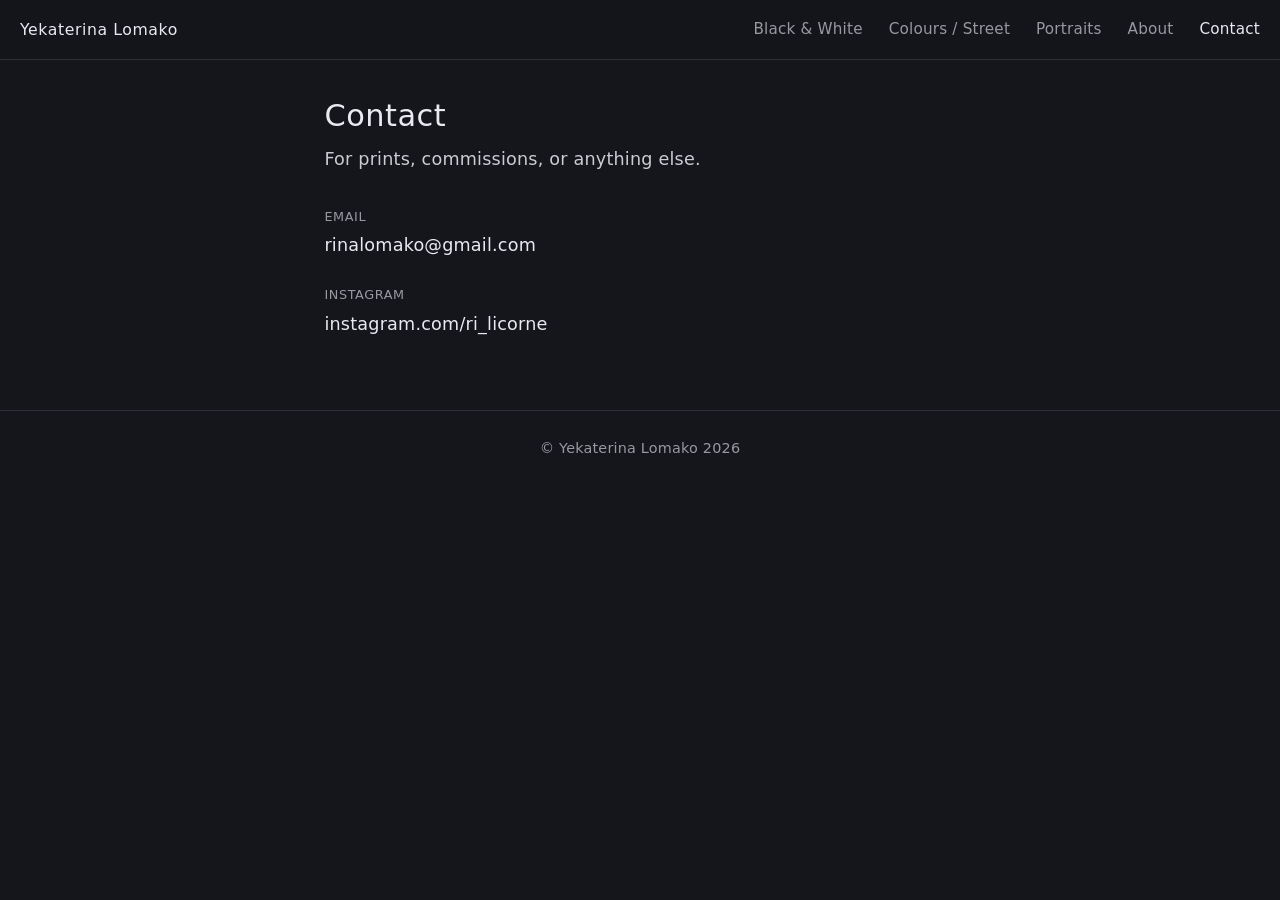
==== contact/index.html @ fd312530 "Yekaterina Lomako — photography portfolio" ====
<!doctype html>
<html lang="en">
<head>
  <meta charset="utf-8" />
  <meta name="viewport" content="width=device-width,initial-scale=1" />
  <title>Contact — Yekaterina Lomako</title>
  <meta name="description" content="Get in touch with Yekaterina Lomako." />
  <link rel="icon" href="/assets/favicon.svg" type="image/svg+xml" />
  <link rel="stylesheet" href="/assets/css/styles.css" />
</head>
<body>
  <header class="site-header">
    <a class="brand" href="/">Yekaterina Lomako</a>
    <button class="nav-toggle" type="button" aria-expanded="false" aria-controls="nav"
            aria-label="Menu"><span></span><span></span><span></span></button>
    <nav class="nav" id="nav">
      <a href="/galleries/black-and-white/">Black &amp; White</a>
      <a href="/galleries/colours-street/">Colours / Street</a>
      <a href="/galleries/portraits/">Portraits</a>
      <a href="/about/">About</a>
      <a class="active" href="/contact/">Contact</a>
    </nav>
  </header>

  <main class="container prose">
    <h1 class="page-title">Contact</h1>
    <p class="lead">For prints, commissions, or anything else.</p>

    <div class="contact-meta">
      <div>
        <div class="label">Email</div>
        <!-- Assembled by site.js from these two halves rather than written out,
             so address harvesters reading the page source come away empty. -->
        <a class="email" href="#" data-user="rinalomako" data-domain="gmail.com">email me</a>
      </div>
      <div>
        <div class="label">Instagram</div>
        <a href="https://instagram.com/ri_licorne" target="_blank" rel="noopener">instagram.com/ri_licorne</a>
      </div>
    </div>
  </main>

  <footer class="site-footer">
    <span class="muted small">&copy; Yekaterina Lomako <span data-year></span></span>
  </footer>

  <script src="/assets/js/site.js" defer></script>
</body>
</html>
---- assets/css/styles.css ----
/* ==========================================================================
   Yekaterina Lomako — photography portfolio
   Mobile-first. One breakpoint at 720px, a second at 1100px for wide screens.
   ========================================================================== */

:root {
  --bg: #14161c;
  --bg-deep: #0a0c11;
  --text: #e9eaf0;
  --muted: rgba(233, 234, 240, 0.62);
  --line: rgba(233, 234, 240, 0.12);
  --ring: rgba(233, 234, 240, 0.28);
  --measure: 62ch;
  --gutter: 20px;
  --header-h: 60px;
}

* { box-sizing: border-box; }

html {
  -webkit-text-size-adjust: 100%;
  scroll-behavior: smooth;
}

@media (prefers-reduced-motion: reduce) {
  html { scroll-behavior: auto; }
  *, *::before, *::after {
    animation-duration: 0.01ms !important;
    transition-duration: 0.01ms !important;
  }
}

body {
  margin: 0;
  background: var(--bg);
  color: var(--text);
  font-family: ui-sans-serif, system-ui, -apple-system, "Segoe UI", Roboto,
               Helvetica, Arial, sans-serif;
  font-weight: 300;
  line-height: 1.6;
  letter-spacing: 0.2px;
  -webkit-font-smoothing: antialiased;
}

a { color: inherit; text-decoration: none; }
a:hover { text-decoration: underline; text-underline-offset: 4px; }

img { max-width: 100%; display: block; }

:focus-visible {
  outline: 2px solid var(--ring);
  outline-offset: 3px;
}

.muted { color: var(--muted); }
.small { font-size: 0.9rem; }

.container {
  width: min(1040px, calc(100% - (var(--gutter) * 2)));
  margin-inline: auto;
  padding: 32px 0 72px;
}

/* --- header ---------------------------------------------------------------- */

.site-header {
  position: sticky;
  top: 0;
  z-index: 20;
  display: flex;
  align-items: center;
  justify-content: space-between;
  gap: 16px;
  min-height: var(--header-h);
  padding: 12px var(--gutter);
  background: rgba(20, 22, 28, 0.88);
  backdrop-filter: blur(12px);
  border-bottom: 1px solid var(--line);
}

.brand {
  font-size: 0.98rem;
  font-weight: 400;
  letter-spacing: 0.6px;
}
.brand:hover { text-decoration: none; }

.nav-toggle {
  display: grid;
  place-content: center;
  gap: 5px;
  width: 42px;
  height: 42px;
  padding: 0;
  border: 1px solid var(--line);
  border-radius: 10px;
  background: transparent;
  cursor: pointer;
}
.nav-toggle span {
  display: block;
  width: 18px;
  height: 1px;
  background: var(--text);
  transition: transform 0.2s ease, opacity 0.2s ease;
}
.nav-toggle[aria-expanded="true"] span:nth-child(1) { transform: translateY(6px) rotate(45deg); }
.nav-toggle[aria-expanded="true"] span:nth-child(2) { opacity: 0; }
.nav-toggle[aria-expanded="true"] span:nth-child(3) { transform: translateY(-6px) rotate(-45deg); }

.nav {
  display: none;
  position: absolute;
  inset: var(--header-h) 0 auto 0;
  flex-direction: column;
  padding: 8px var(--gutter) 20px;
  background: rgba(16, 18, 23, 0.98);
  backdrop-filter: blur(12px);
  border-bottom: 1px solid var(--line);
}
.nav.open { display: flex; }

.nav a {
  padding: 13px 0;
  font-size: 0.95rem;
  color: var(--muted);
  border-bottom: 1px solid var(--line);
}
.nav a:last-child { border-bottom: 0; }
.nav a:hover,
.nav a.active { color: var(--text); text-decoration: none; }

@media (min-width: 720px) {
  .nav-toggle { display: none; }
  .nav {
    display: flex;
    position: static;
    flex-direction: row;
    gap: 26px;
    padding: 0;
    background: none;
    border: 0;
    backdrop-filter: none;
  }
  .nav a {
    padding: 4px 0;
    border-bottom: 1px solid transparent;
  }
  .nav a.active { border-bottom-color: var(--ring); }
}

/* --- home: full-screen moon splash ---------------------------------------- */

.splash {
  position: relative;
  height: 100svh;
  min-height: 460px;
  display: grid;
  place-items: center;
  overflow: hidden;
  background: var(--bg-deep) center / cover no-repeat;
  /* Pull up by exactly the header's height so the moon starts at the very top
     and still ends flush with the bottom of the viewport. The header sets
     min-height: var(--header-h) and its padded content is shorter than that,
     so this offset is exact. */
  margin-top: calc(var(--header-h) * -1);
}

#smoke-canvas {
  position: absolute;
  inset: 0;
  width: 100%;
  height: 100%;
  touch-action: none;
  cursor: crosshair;
}

.splash-inner {
  position: relative;
  z-index: 2;
  text-align: center;
  padding: 0 var(--gutter);
  pointer-events: none;
  text-shadow: 0 2px 30px rgba(0, 0, 0, 0.75);
}
.splash-inner h1 {
  margin: 0;
  font-size: clamp(1.9rem, 6.5vw, 4rem);
  font-weight: 300;
  letter-spacing: 2px;
  line-height: 1.1;
}
.splash-inner p {
  margin: 14px 0 0;
  font-size: clamp(0.85rem, 2.2vw, 1.05rem);
  color: rgba(233, 234, 240, 0.8);
}

/* Says what this is. Without it the landing page is a moon and a name, with
   nothing to tell a first-time visitor they have found a photographer. */
.tagline {
  letter-spacing: 3px;
  text-transform: uppercase;
  font-size: clamp(0.72rem, 2vw, 0.9rem) !important;
  color: rgba(255, 255, 255, 0.88) !important;
  margin-top: 16px !important;
  text-shadow: 0 1px 14px rgba(0, 0, 0, 0.9), 0 0 3px rgba(0, 0, 0, 0.7);
}

/* Instructions for the dust. The moon behind them is near-white in places, so
   they carry their own shadow rather than relying on the block-level one. */
.hint {
  margin-top: 28px !important;
  letter-spacing: 1.2px;
  text-transform: uppercase;
  font-size: clamp(0.68rem, 1.7vw, 0.8rem) !important;
  color: rgba(255, 255, 255, 0.82) !important;
  text-shadow: 0 1px 14px rgba(0, 0, 0, 0.9), 0 0 3px rgba(0, 0, 0, 0.7);
}

/* Default to the mouse wording; swap it on genuine touch devices. */
.hint-touch { display: none; }

@media (hover: none) and (pointer: coarse) {
  .hint-pointer { display: none; }
  .hint-touch { display: inline; }
}

/* --- typography ------------------------------------------------------------ */

.page-title {
  margin: 0 0 4px;
  font-size: clamp(1.35rem, 3.5vw, 1.9rem);
  font-weight: 300;
  letter-spacing: 0.5px;
}

.prose { max-width: var(--measure); }
.prose p { margin: 0 0 1.15em; }
.prose .lead {
  font-size: 1.1rem;
  color: rgba(233, 234, 240, 0.86);
  margin-bottom: 1.5em;
}
.prose hr {
  border: 0;
  border-top: 1px solid var(--line);
  margin: 2.2em 0;
}

/* --- gallery --------------------------------------------------------------- */

.shots {
  display: flex;
  flex-direction: column;
  gap: 48px;
  margin-top: 32px;
}

@media (min-width: 720px) {
  .shots { gap: 88px; margin-top: 48px; }
}

.shot { margin: 0; }

.shot-open {
  display: block;
  width: 100%;
  padding: 0;
  border: 0;
  background: none;
  cursor: zoom-in;
}
.shot-open img {
  width: 100%;
  height: auto;
  transition: opacity 0.25s ease;
}
.shot-open:hover img { opacity: 0.88; }

.shot figcaption {
  margin-top: 12px;
  font-size: 0.88rem;
  color: var(--muted);
  max-width: var(--measure);
}

/* --- lightbox -------------------------------------------------------------- */

.lightbox {
  position: fixed;
  inset: 0;
  z-index: 60;
  display: none;
  place-items: center;
  padding: 16px;
  background: rgba(6, 7, 10, 0.94);
  overscroll-behavior: contain;
}
.lightbox.open { display: grid; }

.lb-stage {
  margin: 0;
  display: grid;
  place-items: center;
  gap: 14px;
  max-width: 100%;
}
.lb-stage img {
  max-width: 96vw;
  max-height: 82svh;
  width: auto;
  height: auto;
  object-fit: contain;
}
.lb-caption {
  font-size: 0.85rem;
  color: var(--muted);
  text-align: center;
  max-width: min(70ch, 92vw);
}

.lb-btn {
  position: fixed;
  display: grid;
  place-content: center;
  width: 48px;
  height: 48px;
  padding: 0;
  border: 1px solid var(--line);
  border-radius: 50%;
  background: rgba(255, 255, 255, 0.06);
  color: var(--text);
  font-size: 26px;
  line-height: 1;
  cursor: pointer;
  transition: background 0.2s ease;
}
.lb-btn:hover { background: rgba(255, 255, 255, 0.13); }

.lb-close { top: 14px; right: 14px; }
.lb-prev  { top: 50%; left: 10px;  transform: translateY(-50%); }
.lb-next  { top: 50%; right: 10px; transform: translateY(-50%); }

/* Arrows are redundant on touch — swiping is the natural gesture there. */
@media (hover: none) and (pointer: coarse) {
  .lb-prev, .lb-next { display: none; }
}

@media (min-width: 720px) {
  .lb-close { top: 22px; right: 24px; }
  .lb-prev  { left: 24px; }
  .lb-next  { right: 24px; }
}

/* --- contact --------------------------------------------------------------- */

.contact-meta {
  display: grid;
  gap: 26px;
  margin-top: 34px;
}
.contact-meta .label {
  font-size: 0.8rem;
  color: var(--muted);
  letter-spacing: 0.6px;
  text-transform: uppercase;
  margin-bottom: 4px;
}
.contact-meta a {
  font-size: 1.1rem;
}

/* --- footer ---------------------------------------------------------------- */

.site-footer {
  display: flex;
  justify-content: center;
  gap: 18px;
  padding: 26px var(--gutter) 34px;
  border-top: 1px solid var(--line);
}

/* On the home page the footer floats over the moon instead of sitting under
   it, so the page is exactly one viewport with nothing to scroll. The dust at
   the bottom of the image is near-white and the simulation lightens it further,
   so the line needs its own shadow to stay legible against anything. */
.home .site-footer {
  position: fixed;
  inset: auto 0 0 0;
  z-index: 3;
  padding-bottom: max(30px, env(safe-area-inset-bottom));
  border-top: 0;
  /* Let clicks and drags reach the canvas underneath — there are no links
     here, only the copyright line. */
  pointer-events: none;
  text-shadow: 0 1px 16px rgba(0, 0, 0, 0.9), 0 0 3px rgba(0, 0, 0, 0.7);
}
.home .site-footer .muted {
  color: rgba(255, 255, 255, 0.82);
}
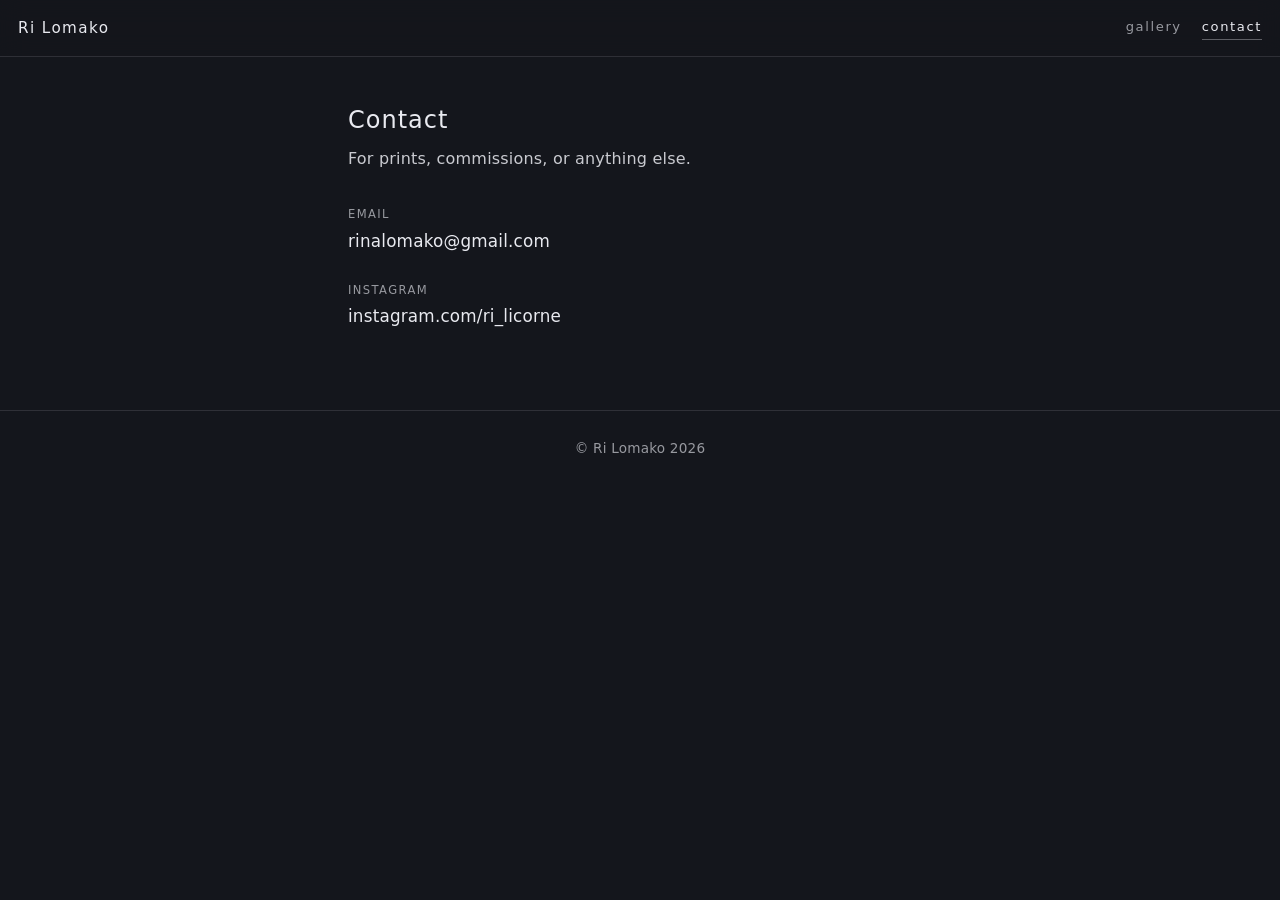
==== commit 71ef7abd: "Promote the reworked site to the root The moon homepage, the gallery cloud and the contact page move" ====
--- a/contact/index.html
+++ b/contact/index.html
@@ -3,34 +3,28 @@
 <head>
   <meta charset="utf-8" />
   <meta name="viewport" content="width=device-width,initial-scale=1" />
-  <title>Contact — Yekaterina Lomako</title>
-  <meta name="description" content="Get in touch with Yekaterina Lomako." />
+  <title>Contact — Ri Lomako</title>
   <link rel="icon" href="/assets/favicon.svg" type="image/svg+xml" />
-  <link rel="stylesheet" href="/assets/css/styles.css" />
+  <link rel="stylesheet" href="/assets/css/site-v2.css" />
 </head>
 <body>
-  <header class="site-header">
-    <a class="brand" href="/">Yekaterina Lomako</a>
-    <button class="nav-toggle" type="button" aria-expanded="false" aria-controls="nav"
-            aria-label="Menu"><span></span><span></span><span></span></button>
-    <nav class="nav" id="nav">
-      <a href="/galleries/black-and-white/">Black &amp; White</a>
-      <a href="/galleries/colours-street/">Colours / Street</a>
-      <a href="/galleries/portraits/">Portraits</a>
-      <a href="/about/">About</a>
-      <a class="active" href="/contact/">Contact</a>
+  <header class="bar">
+    <a class="brand" href="/">Ri Lomako</a>
+    <nav>
+      <a href="/gallery/">gallery</a>
+      <a href="/contact/" aria-current="page">contact</a>
     </nav>
   </header>
 
-  <main class="container prose">
-    <h1 class="page-title">Contact</h1>
+  <main class="page">
+    <h1>Contact</h1>
     <p class="lead">For prints, commissions, or anything else.</p>
 
-    <div class="contact-meta">
+    <div class="field-group">
       <div>
         <div class="label">Email</div>
-        <!-- Assembled by site.js from these two halves rather than written out,
-             so address harvesters reading the page source come away empty. -->
+        <!-- Assembled in the browser from two halves, so address harvesters
+             reading the page source come away empty. -->
         <a class="email" href="#" data-user="rinalomako" data-domain="gmail.com">email me</a>
       </div>
       <div>
@@ -40,10 +34,19 @@
     </div>
   </main>
 
-  <footer class="site-footer">
-    <span class="muted small">&copy; Yekaterina Lomako <span data-year></span></span>
+  <footer class="foot">
+    <span class="muted small">&copy; Ri Lomako <span data-year></span></span>
   </footer>
 
-  <script src="/assets/js/site.js" defer></script>
+  <script>
+    document.querySelectorAll("[data-year]").forEach(function (el) {
+      el.textContent = String(new Date().getFullYear());
+    });
+    document.querySelectorAll("a.email").forEach(function (el) {
+      var a = el.dataset.user + "@" + el.dataset.domain;
+      el.href = "mailto:" + a;
+      el.textContent = a;
+    });
+  </script>
 </body>
 </html>
--- a/assets/css/site-v2.css
+++ b/assets/css/site-v2.css
@@ -0,0 +1,217 @@
+/* ==========================================================================
+   v2 preview — Ri Lomako
+   Shares nothing with the live stylesheet on purpose, so experimenting here
+   cannot affect the published site.
+   ========================================================================== */
+
+:root {
+  --bg: #14161c;
+  --bg-deep: #0a0c11;
+  --text: #e9eaf0;
+  --muted: rgba(233, 234, 240, 0.62);
+  --line: rgba(233, 234, 240, 0.12);
+  --gutter: 18px;
+  --cloud-gap: 12px;        /* the "marge" between photographs */
+}
+
+* { box-sizing: border-box; }
+html { -webkit-text-size-adjust: 100%; }
+
+body {
+  margin: 0;
+  background: var(--bg);
+  color: var(--text);
+  font-family: ui-sans-serif, system-ui, -apple-system, "Segoe UI", Roboto,
+               Helvetica, Arial, sans-serif;
+  font-weight: 300;
+  line-height: 1.6;
+  letter-spacing: 0.2px;
+  -webkit-font-smoothing: antialiased;
+}
+
+a { color: inherit; text-decoration: none; }
+img { max-width: 100%; display: block; }
+:focus-visible { outline: 2px solid rgba(233,234,240,.4); outline-offset: 3px; }
+
+.muted { color: var(--muted); }
+.small { font-size: 0.85rem; }
+
+@media (prefers-reduced-motion: reduce) {
+  *, *::before, *::after { animation-duration: .01ms !important; transition-duration: .01ms !important; }
+}
+
+/* --- home ------------------------------------------------------------------
+   Clicking anywhere opens the gallery. The only writing is the wordmark, the
+   two nav links, and the hint along the bottom.
+   -------------------------------------------------------------------------- */
+
+.enter {
+  position: relative;
+  display: grid;
+  place-items: center;
+  height: 100svh;
+  min-height: 460px;
+  overflow: hidden;
+  background: var(--bg-deep) center / cover no-repeat;
+  background-image: url("/assets/img/moon.webp");
+}
+
+#smoke-canvas {
+  position: absolute;
+  inset: 0;
+  width: 100%;
+  height: 100%;
+  touch-action: none;
+}
+
+.enter-nav {
+  position: absolute;
+  top: 0;
+  right: 0;
+  z-index: 4;
+  display: flex;
+  gap: 22px;
+  padding: 20px var(--gutter);
+}
+.enter-nav a {
+  font-size: .82rem;
+  letter-spacing: 1.6px;
+  text-transform: lowercase;
+  color: rgba(255,255,255,.85);
+  padding-bottom: 2px;
+  border-bottom: 1px solid transparent;
+  text-shadow: 0 1px 14px rgba(0,0,0,.9), 0 0 3px rgba(0,0,0,.7);
+}
+.enter-nav a:hover { color: #fff; border-bottom-color: rgba(255,255,255,.5); }
+
+.wordmark {
+  position: relative;
+  z-index: 3;
+  text-align: center;
+  padding: 0 var(--gutter);
+  pointer-events: none;          /* never intercept a drag */
+  text-shadow: 0 2px 30px rgba(0,0,0,.8), 0 0 4px rgba(0,0,0,.6);
+}
+.wordmark h1 {
+  margin: 0;
+  font-size: clamp(2rem, 7vw, 4.2rem);
+  font-weight: 300;
+  letter-spacing: 3px;
+}
+.wordmark p {
+  margin: 14px 0 0;
+  font-size: clamp(0.72rem, 2vw, 0.9rem);
+  letter-spacing: 3px;
+  text-transform: uppercase;
+  color: rgba(255,255,255,.88);
+}
+
+/* The gesture hint, along the bottom. */
+.hint {
+  position: absolute;
+  bottom: 0;
+  left: 0;
+  right: 0;
+  z-index: 3;
+  margin: 0;
+  padding: 0 var(--gutter) 28px;
+  text-align: center;
+  pointer-events: none;
+  font-size: clamp(0.66rem, 1.7vw, 0.78rem);
+  letter-spacing: 1.2px;
+  text-transform: uppercase;
+  color: rgba(255,255,255,.8);
+  text-shadow: 0 1px 14px rgba(0,0,0,.9), 0 0 3px rgba(0,0,0,.7);
+}
+
+/* Default to the mouse wording; swap it on genuine touch devices. */
+.hint-touch { display: none; }
+@media (hover: none) and (pointer: coarse) {
+  .hint-pointer { display: none; }
+  .hint-touch { display: inline; }
+}
+
+/* --- inner pages ------------------------------------------------------------ */
+
+.bar {
+  display: flex;
+  align-items: center;
+  justify-content: space-between;
+  gap: 18px;
+  padding: 16px var(--gutter);
+  border-bottom: 1px solid var(--line);
+  position: sticky;
+  top: 0;
+  z-index: 10;
+  background: rgba(20,22,28,.9);
+  backdrop-filter: blur(12px);
+}
+.bar .brand { font-size: .95rem; letter-spacing: 1.4px; }
+.bar nav { display: flex; gap: 20px; }
+.bar nav a {
+  font-size: .82rem;
+  letter-spacing: 1.6px;
+  text-transform: lowercase;
+  color: var(--muted);
+  padding-bottom: 2px;
+  border-bottom: 1px solid transparent;
+}
+.bar nav a:hover, .bar nav a[aria-current] { color: var(--text); border-bottom-color: rgba(233,234,240,.35); }
+
+/* --- the cloud --------------------------------------------------------------
+   Columns are built in JavaScript rather than with CSS columns: CSS fills one
+   column completely before starting the next, which would scramble the order
+   set in order.txt. Placing each photograph into whichever column is currently
+   shortest keeps the order readable and still packs tightly.
+   -------------------------------------------------------------------------- */
+
+/* The side margin is a percentage, so it opens up as the window widens
+   instead of the layout adding columns. Measured from the reference: the
+   photographs occupy about 81% of a desktop viewport and 89% of a phone. */
+.cloud {
+  display: flex;
+  align-items: flex-start;
+  gap: var(--cloud-gap);
+  padding: 5.5% 5.5% 7%;
+}
+
+@media (min-width: 620px) {
+  .cloud { padding: 4% 9.5% 6%; }
+}
+.cloud-col {
+  flex: 1 1 0;
+  display: flex;
+  flex-direction: column;
+  gap: var(--cloud-gap);
+  min-width: 0;
+}
+.cloud figure { margin: 0; }
+.cloud img {
+  width: 100%;
+  height: auto;
+  background: #1b1e26;
+}
+
+.cloud-empty {
+  padding: 60px var(--gutter);
+  text-align: center;
+  color: var(--muted);
+}
+
+/* --- contact ---------------------------------------------------------------- */
+
+.page { padding: 44px var(--gutter) 80px; max-width: 620px; margin-inline: auto; }
+.page h1 { font-weight: 300; letter-spacing: 1px; font-size: 1.5rem; margin: 0 0 6px; }
+.page .lead { color: rgba(233,234,240,.85); margin: 0 0 34px; }
+.field-group { display: grid; gap: 26px; }
+.field-group .label {
+  font-size: .72rem; letter-spacing: 1.4px; text-transform: uppercase;
+  color: var(--muted); margin-bottom: 4px;
+}
+.field-group a { font-size: 1.05rem; }
+
+.foot {
+  padding: 24px var(--gutter) 34px;
+  border-top: 1px solid var(--line);
+  text-align: center;
+}
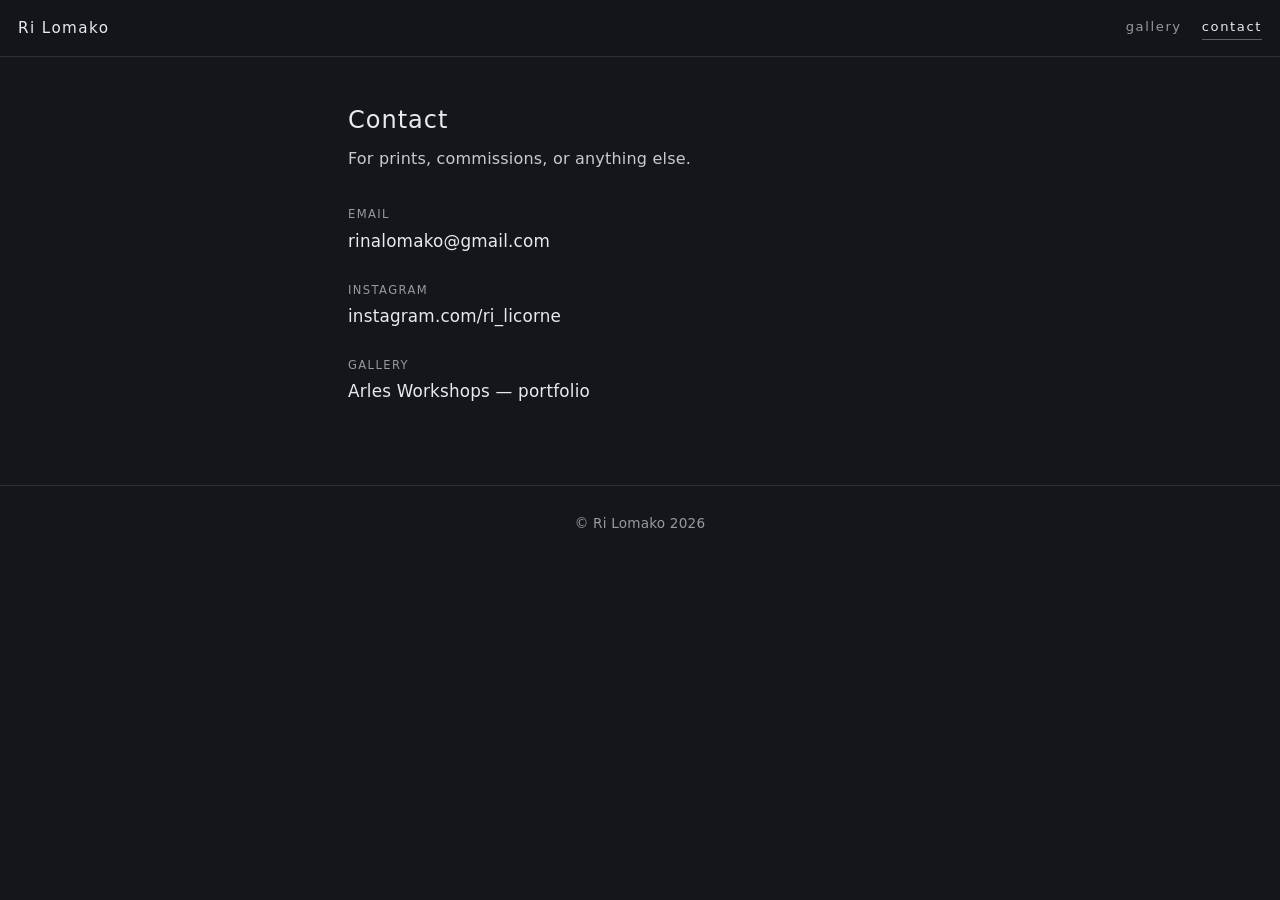
==== commit c37a8d66: "Replace the gallery with the November selection The 61 photographs that were on the site are removed" ====
--- a/contact/index.html
+++ b/contact/index.html
@@ -31,6 +31,11 @@
         <div class="label">Instagram</div>
         <a href="https://instagram.com/ri_licorne" target="_blank" rel="noopener">instagram.com/ri_licorne</a>
       </div>
+      <div>
+        <div class="label">Gallery</div>
+        <a href="https://www.gallery-arlesworkshops.com/portfolio/yekaterina-lomako/"
+           target="_blank" rel="noopener">Arles Workshops &mdash; portfolio</a>
+      </div>
     </div>
   </main>
 
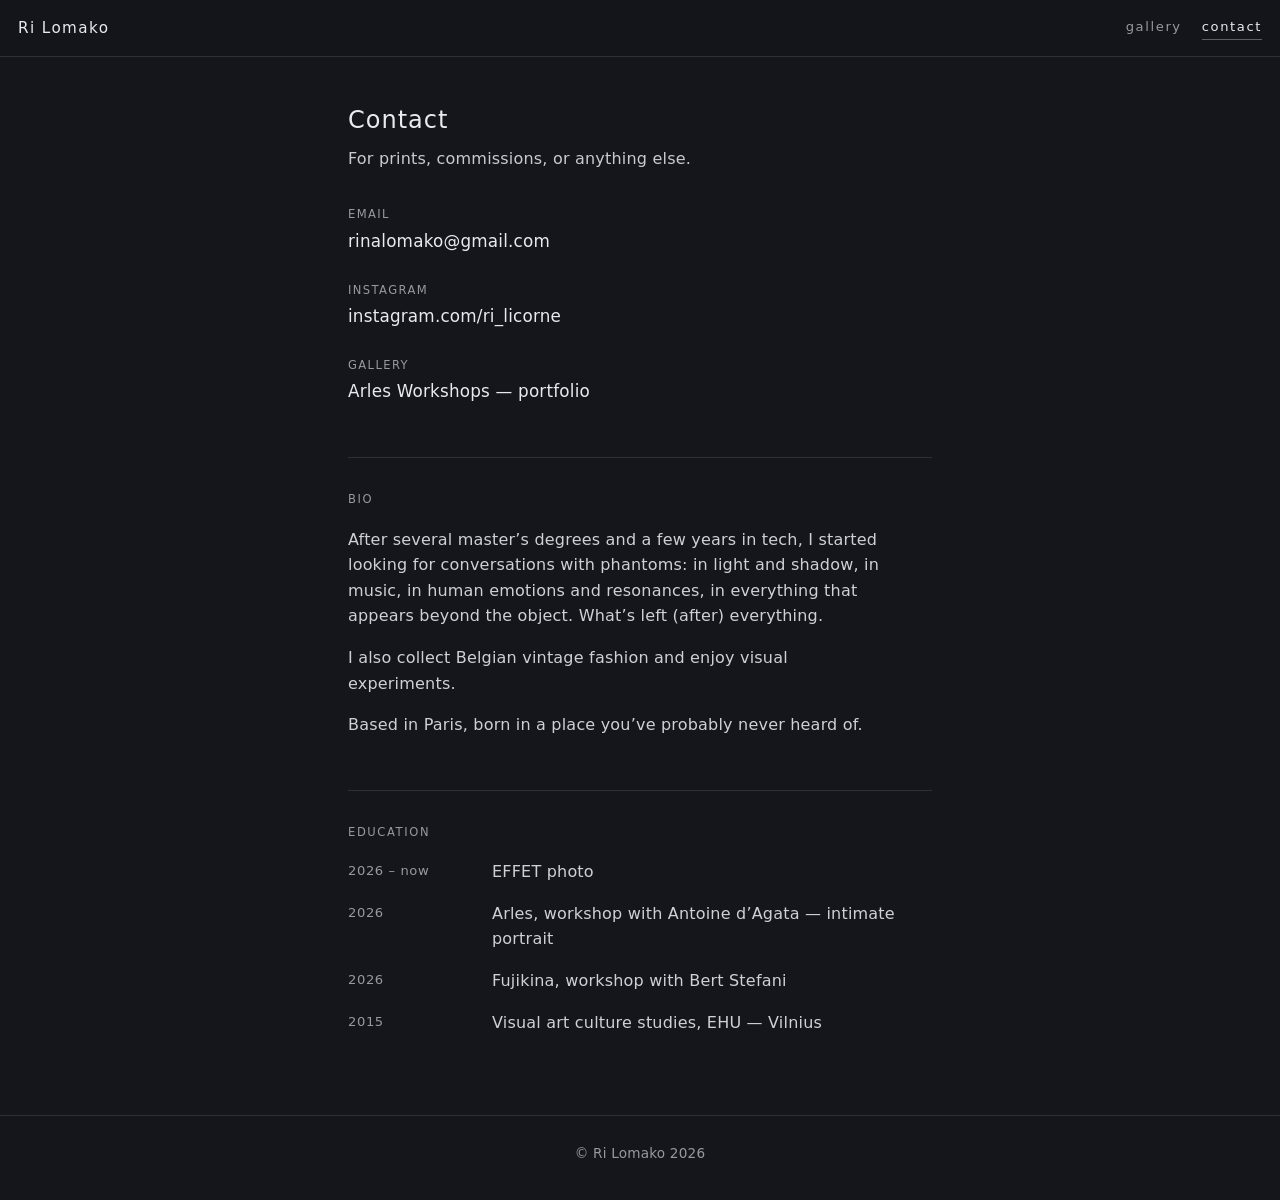
==== commit 21fc45a9: "Contact page: add the bio, education and the gallery portfolio link The About page was retired earli" ====
--- a/contact/index.html
+++ b/contact/index.html
@@ -37,6 +37,35 @@
            target="_blank" rel="noopener">Arles Workshops &mdash; portfolio</a>
       </div>
     </div>
+
+    <section class="block">
+      <h2>Bio</h2>
+      <p>
+        After several master&rsquo;s degrees and a few years in tech, I started
+        looking for conversations with phantoms: in light and shadow, in music,
+        in human emotions and resonances, in everything that appears beyond the
+        object. What&rsquo;s left (after) everything.
+      </p>
+      <p>I also collect Belgian vintage fashion and enjoy visual experiments.</p>
+      <p>Based in Paris, born in a place you&rsquo;ve probably never heard of.</p>
+    </section>
+
+    <section class="block">
+      <h2>Education</h2>
+      <dl class="cv">
+        <dt>2026 &ndash; now</dt>
+        <dd>EFFET photo</dd>
+
+        <dt>2026</dt>
+        <dd>Arles, workshop with Antoine d&rsquo;Agata &mdash; intimate portrait</dd>
+
+        <dt>2026</dt>
+        <dd>Fujikina, workshop with Bert Stefani</dd>
+
+        <dt>2015</dt>
+        <dd>Visual art culture studies, EHU &mdash; Vilnius</dd>
+      </dl>
+    </section>
   </main>
 
   <footer class="foot">
--- a/assets/css/site-v2.css
+++ b/assets/css/site-v2.css
@@ -210,6 +210,56 @@
 }
 .field-group a { font-size: 1.05rem; }
 
+/* --- bio and education -------------------------------------------------- */
+
+.block {
+  margin-top: 52px;
+  padding-top: 32px;
+  border-top: 1px solid var(--line);
+}
+.block h2 {
+  margin: 0 0 18px;
+  font-size: .72rem;
+  font-weight: 400;
+  letter-spacing: 1.6px;
+  text-transform: uppercase;
+  color: var(--muted);
+}
+.block p {
+  margin: 0 0 1em;
+  max-width: 54ch;           /* a comfortable line length for reading */
+  color: rgba(233, 234, 240, .88);
+}
+.block p:last-child { margin-bottom: 0; }
+
+/* Education: a year column beside each entry, stacking on a narrow screen
+   where two columns would leave the entries too cramped. */
+.cv {
+  margin: 0;
+  display: grid;
+  grid-template-columns: 1fr;
+  gap: 4px 20px;
+}
+.cv dt {
+  color: var(--muted);
+  font-size: .82rem;
+  letter-spacing: .6px;
+}
+.cv dd {
+  margin: 0 0 14px;
+  color: rgba(233, 234, 240, .88);
+}
+.cv dd:last-of-type { margin-bottom: 0; }
+
+@media (min-width: 560px) {
+  .cv {
+    grid-template-columns: 7.5rem 1fr;
+    gap: 0 24px;
+  }
+  .cv dt { padding-top: 1px; }
+  .cv dd { margin-bottom: 16px; }
+}
+
 .foot {
   padding: 24px var(--gutter) 34px;
   border-top: 1px solid var(--line);
